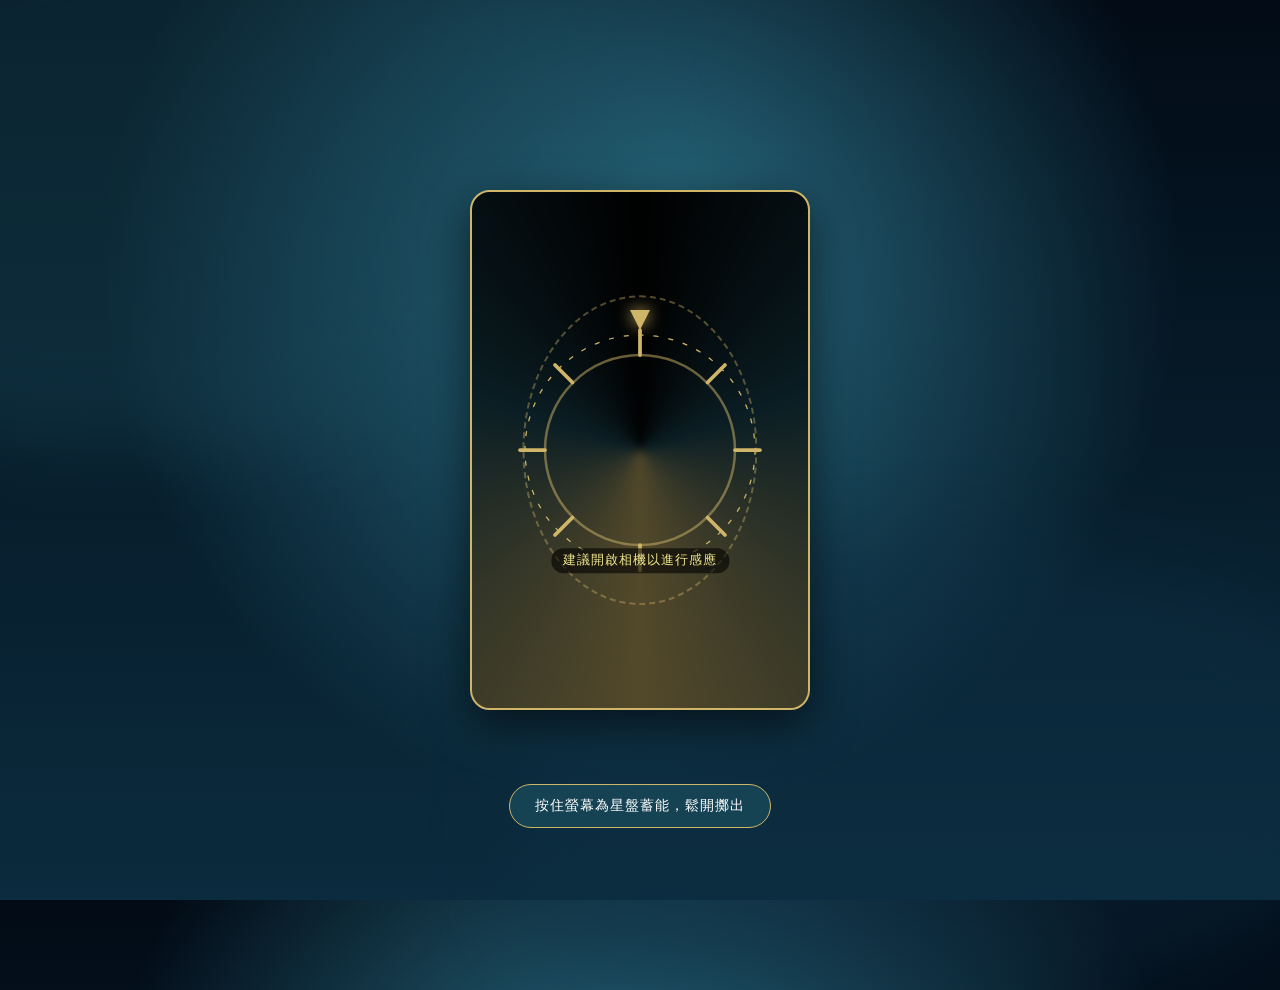
==== ep006.html @ f1a456bb "Add files via upload" ====
<!DOCTYPE html>
<html lang="zh-TW">
<head>
    <meta charset="UTF-8">
    <meta name="viewport" content="width=device-width, initial-scale=1.0, maximum-scale=1.0, user-scalable=no, viewport-fit=cover">
    <title>心裡的聲音</title>
    <style>
        :root {
            --deep-blue: #051628;
            --teal: #1a4a5a;
            --gold: #cfb568;
            --light-gold: #f0e68c;
            --white-glow: rgba(255, 255, 255, 0.8);
            --font-main: "Cinzel", "PingFang TC", "Microsoft JhengHei", serif;
        }

        /* 移除手機端長按彈出選單 */
        * { 
            box-sizing: border-box; 
            margin: 0; 
            padding: 0; 
            -webkit-tap-highlight-color: transparent;
            -webkit-touch-callout: none; 
            -webkit-user-select: none; 
            user-select: none; 
        }

        body {
            background-color: var(--deep-blue);
            background-image: 
                radial-gradient(circle at 50% 30%, #2a6f85 0%, transparent 60%),
                linear-gradient(to bottom, #020b16 0%, #0b2c3e 100%);
            height: 100dvh; width: 100vw; 
            overflow: hidden;
            font-family: var(--font-main);
            display: flex; align-items: center; justify-content: center;
            color: white; position: relative;
            touch-action: none;
        }

        /* --- 背景裝飾 --- */
        .layer { position: absolute; width: 100%; height: 100%; pointer-events: none; z-index: 0; }
        .abstract-shape { position: absolute; opacity: 0.4; filter: blur(40px); animation: float 12s infinite ease-in-out; }
        .shape-1 { top: -10%; left: -10%; width: 60%; height: 60%; background: var(--teal); border-radius: 40% 60% 70% 30%; }
        .shape-2 { bottom: -10%; right: -10%; width: 70%; height: 50%; background: #0f3045; border-radius: 30% 70% 70% 30%; animation-delay: -2s; }

        /* --- 主容器 --- */
        .portal-container {
            position: relative; z-index: 10;
            width: 90vw; 
            max-width: 340px; 
            height: 70vh;
            max-height: 520px;
            perspective: 1200px;
            transition: transform 0.3s cubic-bezier(0.175, 0.885, 0.32, 1.275);
        }

        .portal-card {
            width: 100%; height: 100%;
            position: relative;
            transform-style: preserve-3d;
            transition: transform 1.2s cubic-bezier(0.4, 0, 0.2, 1);
            border-radius: 20px;
            box-shadow: 0 15px 45px rgba(0,0,0,0.6);
        }

        /* 關鍵修正：翻轉只針對 portal-card，且不影響 JS 設定的縮放 */
        .flipped .portal-card { transform: rotateY(180deg); }

        .card-face {
            position: absolute; width: 100%; height: 100%;
            backface-visibility: hidden;
            border-radius: 20px; overflow: hidden;
            border: 2px solid var(--gold);
        }

        /* --- 正面：相機與轉盤 --- */
        .card-front { background: #000; display: flex; align-items: center; justify-content: center; }
        #camera-video {
            position: absolute; width: 100%; height: 100%;
            object-fit: cover; filter: grayscale(100%) brightness(0.4);
            transform: scaleX(-1); z-index: 1;
        }
        .vortex {
            width: 160%; height: 160%;
            background: conic-gradient(from 0deg, transparent 0%, #1a4a5a 20%, var(--gold) 50%, #1a4a5a 80%, transparent 100%);
            position: absolute; opacity: 0.4; filter: blur(4px); z-index: 2; mix-blend-mode: screen;
        }

        .roulette-wrapper {
            position: absolute; z-index: 4;
            width: 250px; height: 250px;
            display: flex; align-items: center; justify-content: center;
            pointer-events: none;
        }
        .pointer {
            position: absolute; top: -15px; left: 50%; transform: translateX(-50%);
            width: 0; height: 0;
            border-left: 10px solid transparent; border-right: 10px solid transparent; border-top: 20px solid var(--gold);
            z-index: 6; filter: drop-shadow(0 0 8px var(--gold));
        }
        .roulette-ring {
            width: 100%; height: 100%; border-radius: 50%;
            background-image: url("data:image/svg+xml,%3Csvg viewBox='0 0 100 100' xmlns='http://www.w3.org/2000/svg'%3E%3Cpath d='M50 2 L50 12 M98 50 L88 50 M50 98 L50 88 M2 50 L12 50 M16 16 L23 23 M84 16 L77 23 M84 84 L77 77 M16 84 L23 77' stroke='%23cfb568' stroke-width='1.5' stroke-linecap='round'/%3E%3Ccircle cx='50' cy='50' r='46' fill='none' stroke='%23cfb568' stroke-width='0.5' stroke-dasharray='2 4'/%3E%3Ccircle cx='50' cy='50' r='38' fill='none' stroke='%23cfb568' stroke-width='1' opacity='0.5'/%3E%3C/svg%3E");
            background-size: contain;
        }

        .face-guide-overlay {
            position: absolute; top: 50%; left: 50%;
            transform: translate(-50%, -50%);
            width: 70%; height: 60%;
            border: 2px dashed rgba(207, 181, 104, 0.4);
            border-radius: 50%; z-index: 6;
            display: flex; flex-direction: column;
            align-items: center; justify-content: flex-end;
            padding-bottom: 30px; pointer-events: none;
        }

        .face-guide-text {
            color: var(--light-gold); font-size: 0.8rem;
            letter-spacing: 1px; background: rgba(0,0,0,0.6);
            padding: 4px 12px; border-radius: 12px;
            white-space: nowrap; transition: opacity 0.3s, color 0.3s;
        }

        /* --- 背面 --- */
        .card-back {
            transform: rotateY(180deg);
            background: radial-gradient(circle at center, #1a4a5a 0%, #051628 100%);
            display: flex; align-items: center; justify-content: center;
            padding: 25px;
        }

        .card-back::before {
            content: ''; position: absolute; top: 10px; left: 10px; right: 10px; bottom: 10px;
            border: 1px solid rgba(207, 181, 104, 0.2);
            border-radius: 15px; pointer-events: none;
        }

        .geometry-bg {
            position: absolute; width: 80%; height: 80%;
            opacity: 0.12; z-index: 1;
            background-image: url("data:image/svg+xml,%3Csvg viewBox='0 0 100 100' xmlns='http://www.w3.org/2000/svg'%3E%3Cpath d='M50 0 L93.3 25 L93.3 75 L50 100 L6.7 75 L6.7 25 Z' fill='none' stroke='%23cfb568' stroke-width='1'/%3E%3Ccircle cx='50' cy='50' r='40' fill='none' stroke='%23cfb568' stroke-width='0.5'/%3E%3C/svg%3E");
            background-size: contain; background-repeat: no-repeat; background-position: center;
            animation: spin 25s linear infinite reverse;
        }

        .oracle-wrapper {
            position: relative; z-index: 5;
            display: flex; flex-direction: column; align-items: center; text-align: center;
        }

        .oracle-header {
            font-size: 0.8rem; color: var(--gold);
            letter-spacing: 6px; margin-bottom: 35px;
            text-transform: uppercase;
            border-bottom: 1px solid var(--gold);
            padding-bottom: 8px;
        }

        #message-text {
            font-size: 1.25rem; line-height: 1.8; color: #fff;
            font-weight: 400; text-shadow: 0 0 10px rgba(255,255,255,0.2);
            word-break: break-word;
        }

        .corner-ornament {
            position: absolute; width: 25px; height: 25px;
            border: 1.5px solid var(--gold); border-bottom: none; border-right: none;
            top: 20px; left: 20px; opacity: 0.5;
        }
        .c2 { top: 20px; right: 20px; transform: rotate(90deg); }
        .c3 { bottom: 20px; left: 20px; transform: rotate(-90deg); }
        .c4 { bottom: 20px; right: 20px; transform: rotate(180deg); }

        .instruction-bar { 
            position: absolute; bottom: 8%; font-size: 0.85rem; color: #fff; z-index: 20; 
            background: rgba(26, 74, 90, 0.8); padding: 12px 25px; border-radius: 50px; 
            border: 1px solid var(--gold); transition: 0.3s; letter-spacing: 1px;
        }
        .instruction-bar.charging { transform: scale(0.95); background: rgba(207, 181, 104, 0.8); color: #000; font-weight: bold;}
        .instruction-bar.spinning { animation: pulse 0.5s infinite; background: rgba(207, 181, 104, 0.3); color: var(--gold); }

        @keyframes errorShake {
            0%, 100% { transform: translateX(0); }
            20%, 60% { transform: translateX(-15px); }
            40%, 80% { transform: translateX(15px); }
        }
        .error-shake {
            animation: errorShake 0.5s cubic-bezier(.36,.07,.19,.97) both;
        }

        @keyframes spin { from { transform: rotate(0deg); } to { transform: rotate(360deg); } }
        @keyframes float { 0%, 100% { transform: translateY(0); } 50% { transform: translateY(-15px); } }
        @keyframes pulse { 0%, 100% { transform: scale(1); opacity: 0.9; } 50% { transform: scale(1.05); opacity: 1; } }
    </style>
</head>
<body>

    <div class="layer">
        <div class="abstract-shape shape-1"></div>
        <div class="abstract-shape shape-2"></div>
    </div>

    <div class="portal-container" id="portal-container">
        <div class="portal-card" id="portal-card">
            <div class="card-face card-front">
                <video id="camera-video" autoplay playsinline muted></video>
                <div class="vortex" id="vortex-bg"></div>
                <div class="roulette-wrapper">
                    <div class="pointer"></div>
                    <div class="roulette-ring" id="roulette-ring"></div>
                </div>
                <div class="face-guide-overlay">
                    <div class="face-guide-text" id="guide-text">請將臉部對準中央</div>
                </div>
            </div>
            
            <div class="card-face card-back">
                <div class="geometry-bg"></div>
                <div class="corner-ornament"></div>
                <div class="corner-ornament c2"></div>
                <div class="corner-ornament c3"></div>
                <div class="corner-ornament c4"></div>
                <div class="oracle-wrapper">
                    <div class="oracle-header">Universal Insight</div>
                    <div id="message-text">...</div>
                </div>
            </div>
        </div>
    </div>

    <div class="instruction-bar" id="main-hint">按住螢幕為星盤蓄能，鬆開擲出</div>

    <script>
        const SoundEngine = (() => {
            let ctx = null;
            let riser = null;
            let droneNodes = [];

            const init = () => {
                if (ctx) return;
                ctx = new (window.AudioContext || window.webkitAudioContext)();
            };

            const startInteractionSounds = () => {
                if (!ctx) return;
                const now = ctx.currentTime;
                [55, 110].forEach(f => {
                    const osc = ctx.createOscillator();
                    const g = ctx.createGain();
                    osc.frequency.setValueAtTime(f, now);
                    g.gain.setValueAtTime(0, now);
                    g.gain.linearRampToValueAtTime(0.08, now + 1);
                    osc.connect(g); g.connect(ctx.destination);
                    osc.start();
                    droneNodes.push({osc, g});
                });
                riser = ctx.createOscillator();
                const riserGain = ctx.createGain();
                riser.type = 'sawtooth';
                riser.frequency.setValueAtTime(60, now);
                riserGain.gain.setValueAtTime(0, now);
                riserGain.gain.linearRampToValueAtTime(0.08, now + 1);
                riser.connect(riserGain); riserGain.connect(ctx.destination);
                riser.start();
            };

            const updateChargePitch = (velocity) => {
                if (riser && ctx) riser.frequency.setTargetAtTime(60 + (velocity * 30), ctx.currentTime, 0.1);
            };

            const releaseSpin = () => {
                if(riser) { try { riser.stop(); riser = null; } catch(e){} }
            };

            const stopInteractionSounds = () => {
                if (!ctx) return;
                const now = ctx.currentTime;
                droneNodes.forEach(node => {
                    node.g.gain.cancelScheduledValues(now);
                    node.g.gain.linearRampToValueAtTime(0, now + 0.3);
                    setTimeout(() => { try { node.osc.stop(); } catch(e){} }, 400);
                });
                droneNodes = [];
                if(riser) { try { riser.stop(); riser = null; } catch(e){} }
            };

            const playReveal = () => {
                const now = ctx.currentTime;
                [523.25, 659.25, 783.99, 1046.50].forEach((f, i) => {
                    const osc = ctx.createOscillator();
                    const g = ctx.createGain();
                    osc.frequency.setValueAtTime(f, now + (i * 0.05));
                    g.gain.setValueAtTime(0.1, now);
                    g.gain.exponentialRampToValueAtTime(0.0001, now + 3);
                    osc.connect(g); g.connect(ctx.destination);
                    osc.start(); osc.stop(now + 3);
                });
            };

            const playError = () => {
                if (!ctx) return;
                const now = ctx.currentTime;
                const osc = ctx.createOscillator();
                const g = ctx.createGain();
                osc.type = 'sawtooth';
                osc.frequency.setValueAtTime(150, now);
                osc.frequency.exponentialRampToValueAtTime(40, now + 0.5);
                g.gain.setValueAtTime(0.15, now);
                g.gain.exponentialRampToValueAtTime(0.0001, now + 0.5);
                osc.connect(g); g.connect(ctx.destination);
                osc.start(now); osc.stop(now + 0.5);
            };

            return { init, startInteractionSounds, updateChargePitch, releaseSpin, stopInteractionSounds, playReveal, playError };
        })();

        const messages = [
            "潮汐正在為你轉向，請保持耐心與信心。", "在靜止的虛空中，你會找到最重要的答案。", "一條新的道路正在你面前無聲地展開。",
            "信任目前的混亂，它正在為你重組新的秩序。", "你的潛力如繁星般浩瀚，永遠不要低估自己。", "放開那些不再讓你成長的陳舊錨點，讓心自由。",
            "當你與內在對齊時，整個宇宙都會溫柔地協助你。", "擁抱未知的奧秘，那是奇蹟發生的起點。", "你所尋求的答案，一直都在你的呼吸之間。",
            "此刻的暫停，是為了下一次更有力的跳躍。", "直覺是靈魂的低語，請試著在安靜中聽它說話。", "每一道裂痕，都是為了讓光能透進你的生命。",
            "原諒過去的自己，就是送給未來最好的禮物。", "像水一樣流動，柔軟中蘊含著穿透岩石的力量。", "你比你想像中更強大，宇宙正注視著你的光。",
            "回歸你的中心，那裡有一片永恆寧靜的海洋。", "不要急著看到結果，開花的過程同樣重要。", "你正在經歷的挑戰，是為了塑造更完整的你。",
            "星星在黑暗中才最耀眼，你的光芒亦然。", "宇宙從不趕時間，一切都在完美的時刻發生。", "當你放下控制的執著，真正的豐盛才會流向你。",
            "簡單的一步，勝過千萬次腦中的徘徊。", "你內心的平靜，是應對外界混亂最強大的武器。", "不需要成為完美的人，只需要成為真實的自己。",
            "目前的阻礙並非終點，而是通往奇蹟的轉向燈。", "愛是你生命中唯一的北極星，請跟隨它的引導。", "每一天的早晨，都是宇宙對你投下的信任票。",
            "你是能量的載體，請選擇滋養你靈魂的事物。", "宇宙的回聲，通常在你最放鬆的時候響起。", "信任生命流動的智慧，你正被妥善地照顧著。",
            "你的夢想已經在量子場中成形，只需等待時機成熟。", "去感受風、感受陽光，那是宇宙與你肌膚的對話。", "當你對自己溫柔，世界也會開始對你展現柔情。",
            "放下沉重的行囊，輕裝上陣才能走得更遠。", "深呼吸，感受這股支撐你生命前行的無限力量。", "每一次心碎，都是為了讓更寬廣的愛流入。",
            "不要讓外界的嘈雜，淹沒了你內心神聖的羅盤。", "你是一顆種子，黑暗的時刻正是你紮根的契機。", "豐盛不在遠方，而在你察覺到當下美好的瞬間。",
            "你的直覺從未出錯，只是你偶爾忘記了聽從。", "去創造、去玩耍，宇宙愛死你快樂的樣子了。", "當你停止尋找，你想要的東西就會出現。",
            "宇宙的門扉始終開啟，只要你相信自己值得。", "沉默有時是最高級的回答，請享受這份靜謐。", "你是光的一部分，黑暗永遠無法將你吞噬。",
            "當前的困難只是幻象，你的本質是永恆的自由。", "每一次的選擇，都在編織你獨一無二的現實。", "信任那些無法解釋的驚喜，那是宇宙在對你眨眼。",
            "回歸簡約，你會在空白處發現最豐富的靈感。", "你的存在本身，就是對這個世界最大的貢獻。", "在孤獨中盛開，在人群中保持清醒。",
            "現在的每一刻，都是重啟人生的最佳起點。", "讓勇氣成為你的羽翼，帶你飛越恐懼的峽谷。", "宇宙與你同在，你從來都不是孤身一人。",
            "細心觀察，生活到處都藏著神聖的暗號。", "你是無限可能性的海洋，而非狹窄的溪流。", "感謝當下的所有，感謝正在演化的自己。",
            "在呼吸中連結大地，在靜心中連結星辰。", "你不需要向誰證明，你只需向自己綻放。"
        ];

        const portalContainer = document.getElementById('portal-container');
        const portalCard = document.getElementById('portal-card');
        const ring = document.getElementById('roulette-ring'); 
        const vortex = document.getElementById('vortex-bg'); 
        const hint = document.getElementById('main-hint'); 
        const msgEl = document.getElementById('message-text'); 
        const guideText = document.getElementById('guide-text');
        
        let state = 'IDLE'; 
        let velocity = 0;
        let angle = 0;
        let animFrame;

        const MAX_VELOCITY = 28; 
        const ACCELERATION = 0.25; 
        const FRICTION = 0.985;   

        async function startCamera() {
            try { 
                const s = await navigator.mediaDevices.getUserMedia({ video: { facingMode: "user" } }); 
                document.getElementById('camera-video').srcObject = s; 
            } catch (e) { guideText.innerText = "建議開啟相機以進行感應"; }
        }
        startCamera();

        function physicsLoop() {
            if (state === 'CHARGING') {
                velocity += ACCELERATION;
                if (velocity > MAX_VELOCITY) velocity = MAX_VELOCITY;
                SoundEngine.updateChargePitch(velocity);
            } else if (state === 'SPINNING') {
                velocity *= FRICTION; 
                if (velocity < 0.1) {
                    velocity = 0;
                    triggerReveal(angle); 
                    return; 
                }
            }

            if (state === 'CHARGING' || state === 'SPINNING') {
                angle += velocity;
                ring.style.transform = `rotate(${angle}deg)`;
                vortex.style.transform = `rotate(${-angle * 0.3}deg)`;
            }
            animFrame = requestAnimationFrame(physicsLoop);
        }

        function startInteraction(e) {
            if (state === 'FLIPPED') { resetSystem(); return; }
            if (state === 'SPINNING') return;

            SoundEngine.init();
            SoundEngine.startInteractionSounds();
            
            state = 'CHARGING';
            velocity = 0; 
            
            // 修正點：縮放效果套用在 Container 上，不影響 Card 的 transform
            portalContainer.style.transform = "scale(0.96)";
            
            hint.innerText = "能量匯聚中... 鬆開手指擲出";
            hint.className = "instruction-bar charging";
            guideText.style.opacity = '0';

            cancelAnimationFrame(animFrame);
            physicsLoop();
        }

        function releaseInteraction(e) {
            if (state !== 'CHARGING') return;
            
            portalContainer.style.transform = "scale(1)";

            if (velocity < 3) {
                state = 'IDLE';
                cancelAnimationFrame(animFrame);
                SoundEngine.stopInteractionSounds();
                hint.innerText = "能量不足，請長按蓄能";
                hint.className = "instruction-bar";
                guideText.style.opacity = '1';
                setTimeout(() => { if(state === 'IDLE') hint.innerText = "按住螢幕為星盤蓄能，鬆開擲出"; }, 1500);
                return;
            }

            state = 'SPINNING';
            SoundEngine.releaseSpin(); 
            hint.innerText = "命運輪轉中...";
            hint.className = "instruction-bar spinning";
        }

        function triggerReveal(finalAngle) {
            let normalizedAngle = Math.abs(finalAngle % 360);
            
            // 將失敗機率調整為約 30%
            // 轉盤視覺每 45 度為一個循環，我們將每個循環中的前 13.5 度 (30%) 設為雜訊區塊
            let currentSectorAngle = normalizedAngle % 45;
            let isSuccess = currentSectorAngle >= 13.5;

            if (!isSuccess) {
                state = 'IDLE';
                SoundEngine.stopInteractionSounds();
                SoundEngine.playError(); // 播放失敗音效

                // 失敗的視覺回饋
                guideText.innerText = "內在探測失敗：雜訊過多";
                guideText.style.color = "#ff4a4a"; // 變更為紅色警告
                guideText.style.opacity = '1';
                
                portalContainer.classList.add('error-shake');
                setTimeout(() => portalContainer.classList.remove('error-shake'), 500);

                hint.innerText = "探測失敗，請重新蓄能";
                hint.className = "instruction-bar";

                // 2秒後恢復預設提示
                setTimeout(() => {
                    if (state === 'IDLE') {
                        guideText.innerText = "請將臉部對準中央";
                        guideText.style.color = "var(--light-gold)";
                        hint.innerText = "按住螢幕為星盤蓄能，鬆開擲出";
                    }
                }, 2000);
                
                return; // 終止翻牌
            }

            // 成功探測的邏輯
            state = 'FLIPPED';
            SoundEngine.stopInteractionSounds();
            SoundEngine.playReveal();

            let sliceSize = 360 / messages.length;
            let selectedIndex = Math.floor(normalizedAngle / sliceSize);
            selectedIndex = Math.min(Math.max(selectedIndex, 0), messages.length - 1);

            msgEl.innerText = messages[selectedIndex];
            
            // 修正點：我們只在 portal-container 加上 flipped class
            // 樣式表中的 .flipped .portal-card 會接手 rotateY(180deg)
            portalContainer.classList.add('flipped');
            hint.innerText = "點擊卡牌重新感應";
            hint.className = "instruction-bar";
        }

        function resetSystem() {
            state = 'IDLE';
            portalContainer.classList.remove('flipped');
            angle = 0; velocity = 0;
            ring.style.transform = `rotate(0deg)`;
            vortex.style.transform = `rotate(0deg)`;
            guideText.style.opacity = '1';
            hint.innerText = "按住螢幕為星盤蓄能，鬆開擲出";
        }

        // 事件監聽
        portalContainer.addEventListener('mousedown', startInteraction);
        window.addEventListener('mouseup', releaseInteraction);
        
        portalContainer.addEventListener('touchstart', (e) => {
            if (state !== 'FLIPPED') e.preventDefault(); 
            startInteraction(e);
        }, {passive: false});
        
        window.addEventListener('touchend', releaseInteraction);
    </script>
</body>
</html>
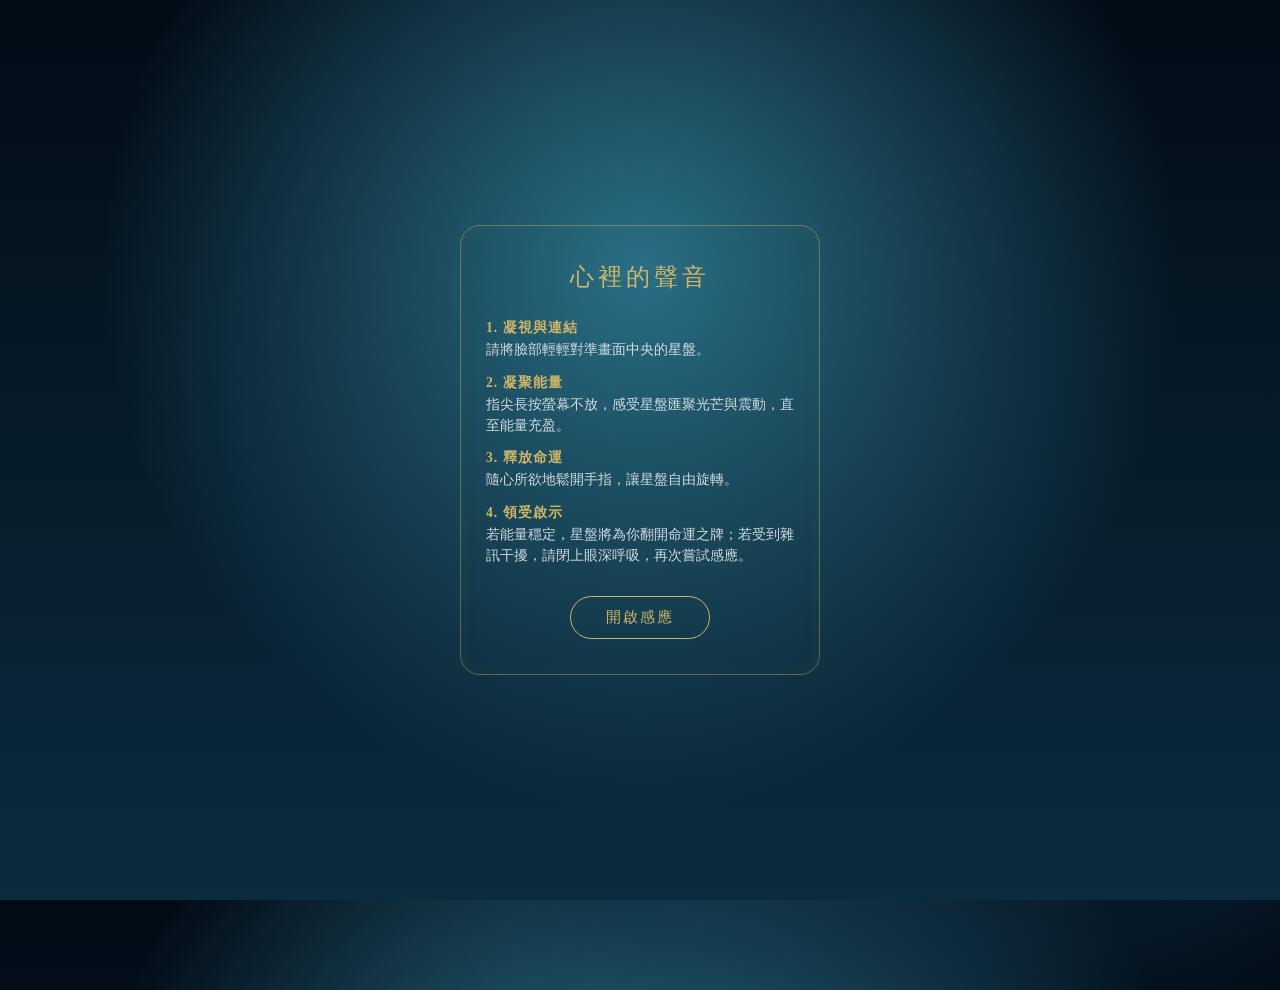
==== commit c3503442: "Update ep006.html" ====
--- a/ep006.html
+++ b/ep006.html
@@ -193,9 +193,66 @@
         @keyframes spin { from { transform: rotate(0deg); } to { transform: rotate(360deg); } }
         @keyframes float { 0%, 100% { transform: translateY(0); } 50% { transform: translateY(-15px); } }
         @keyframes pulse { 0%, 100% { transform: scale(1); opacity: 0.9; } 50% { transform: scale(1.05); opacity: 1; } }
+
+        /* --- 開場說明視窗 --- */
+        .intro-overlay {
+            position: fixed; top: 0; left: 0; width: 100vw; height: 100dvh;
+            background-color: var(--deep-blue);
+            background-image: 
+                radial-gradient(circle at 50% 30%, #2a6f85 0%, transparent 60%),
+                linear-gradient(to bottom, #020b16 0%, #0b2c3e 100%);
+            z-index: 100; display: flex; align-items: center; justify-content: center;
+            opacity: 1; transition: opacity 0.8s ease;
+        }
+        .intro-overlay.hidden {
+            opacity: 0; pointer-events: none;
+        }
+        .intro-box {
+            background: transparent;
+            border: 1px solid rgba(207, 181, 104, 0.4);
+            border-radius: 20px;
+            padding: 35px 25px;
+            width: 85vw; max-width: 360px;
+            text-align: center;
+            box-shadow: inset 0 0 20px rgba(207, 181, 104, 0.05);
+        }
+        .intro-title {
+            color: var(--gold); font-size: 1.5rem; letter-spacing: 4px; margin-bottom: 25px; font-weight: normal;
+        }
+        .intro-content {
+            text-align: left; margin-bottom: 30px;
+        }
+        .intro-content p {
+            color: rgba(255,255,255,0.8); font-size: 0.85rem; line-height: 1.5; margin-bottom: 12px;
+        }
+        .intro-content p span {
+            color: var(--gold); font-weight: bold; display: block; margin-bottom: 2px; letter-spacing: 1px;
+        }
+        .intro-btn {
+            background: transparent; border: 1px solid var(--gold); color: var(--gold);
+            padding: 10px 35px; font-size: 0.95rem; letter-spacing: 2px; border-radius: 30px;
+            cursor: pointer; transition: all 0.3s ease; font-family: var(--font-main);
+        }
+        .intro-btn:hover, .intro-btn:active {
+            background: rgba(207, 181, 104, 0.15); box-shadow: 0 0 15px rgba(207, 181, 104, 0.3);
+        }
     </style>
 </head>
 <body>
+
+    <!-- 開場說明視窗 -->
+    <div class="intro-overlay" id="intro-modal">
+        <div class="intro-box">
+            <h1 class="intro-title">心裡的聲音</h1>
+            <div class="intro-content">
+                <p><span>1. 凝視與連結</span>請將臉部輕輕對準畫面中央的星盤。</p>
+                <p><span>2. 凝聚能量</span>指尖長按螢幕不放，感受星盤匯聚光芒與震動，直至能量充盈。</p>
+                <p><span>3. 釋放命運</span>隨心所欲地鬆開手指，讓星盤自由旋轉。</p>
+                <p><span>4. 領受啟示</span>若能量穩定，星盤將為你翻開命運之牌；若受到雜訊干擾，請閉上眼深呼吸，再次嘗試感應。</p>
+            </div>
+            <button class="intro-btn" id="start-btn">開啟感應</button>
+        </div>
+    </div>
 
     <div class="layer">
         <div class="abstract-shape shape-1"></div>
@@ -503,6 +560,15 @@
         }, {passive: false});
         
         window.addEventListener('touchend', releaseInteraction);
+
+        // 關閉開場說明視窗
+        document.getElementById('start-btn').addEventListener('click', () => {
+            const modal = document.getElementById('intro-modal');
+            modal.classList.add('hidden');
+            
+            // 點擊按鈕時順便初始化音效引擎（解決部分手機瀏覽器需互動才能發聲的限制）
+            SoundEngine.init();
+        });
     </script>
 </body>
-</html>+</html>
